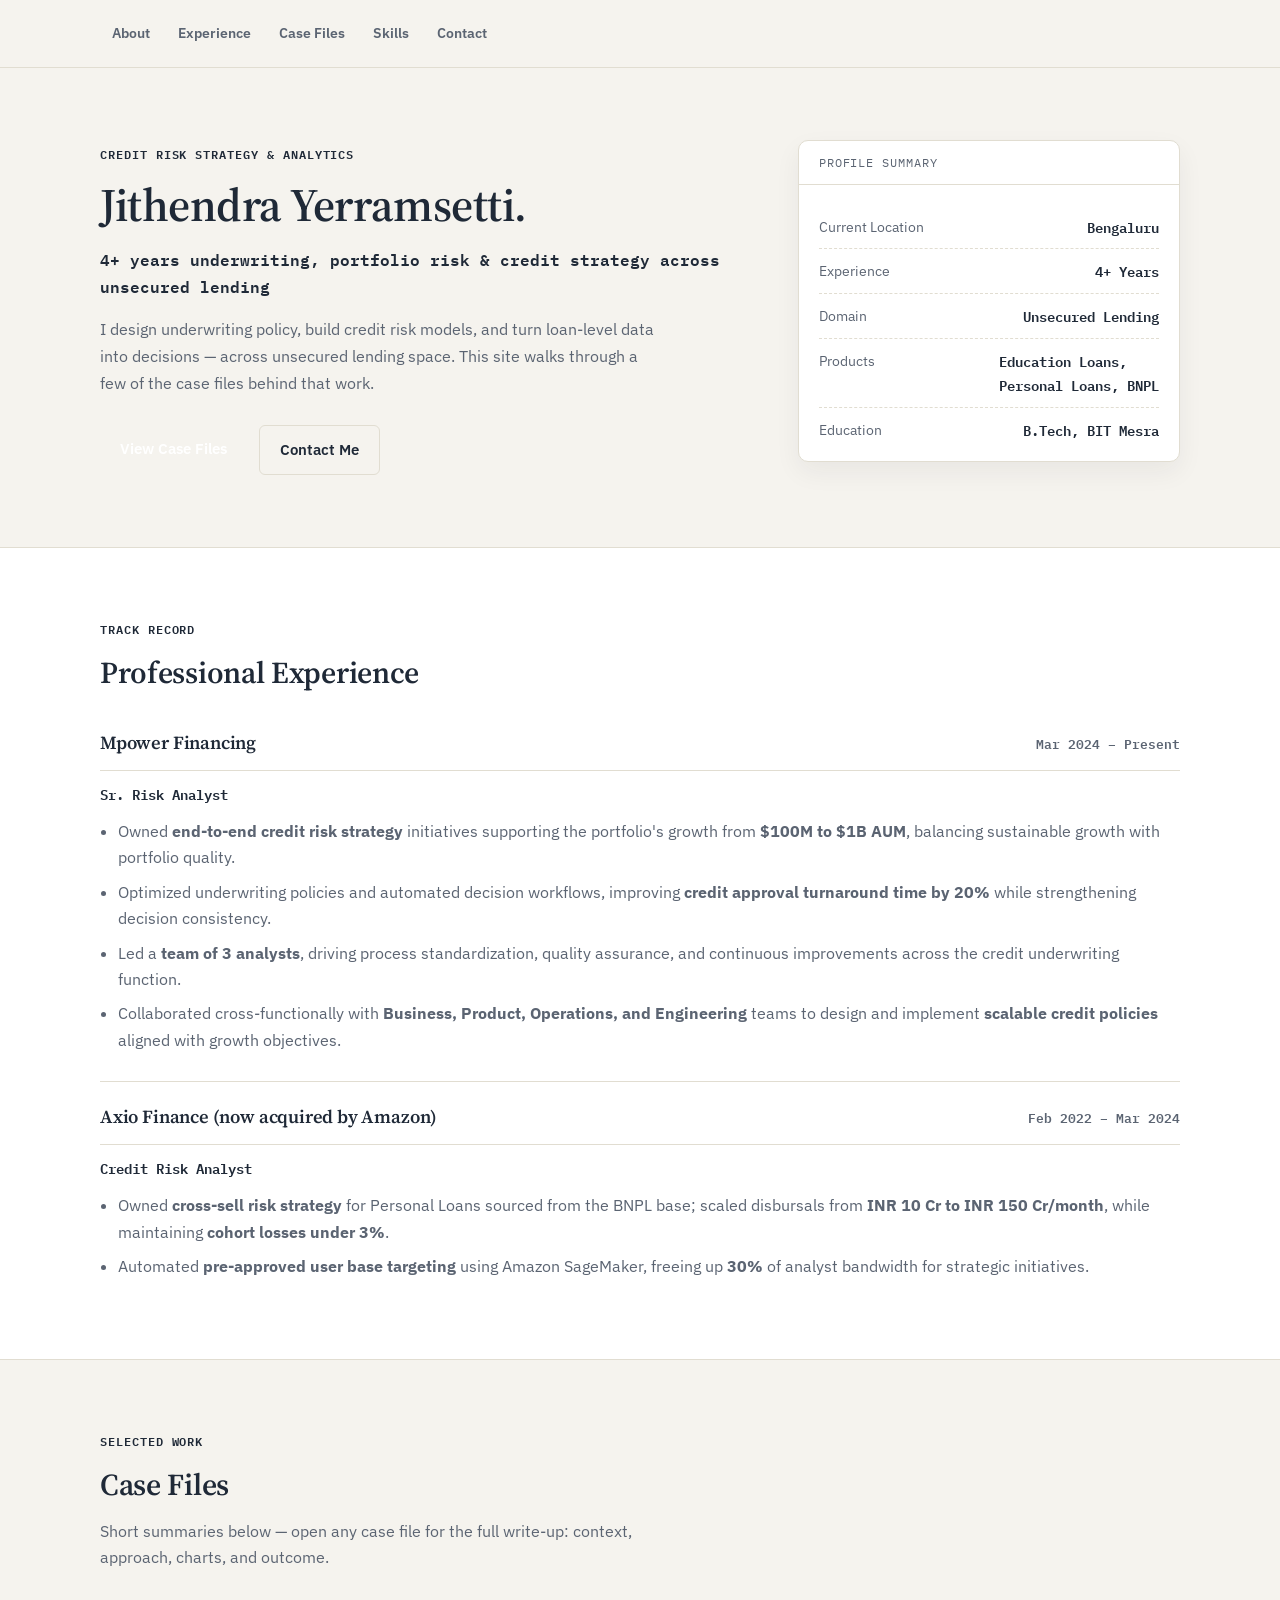
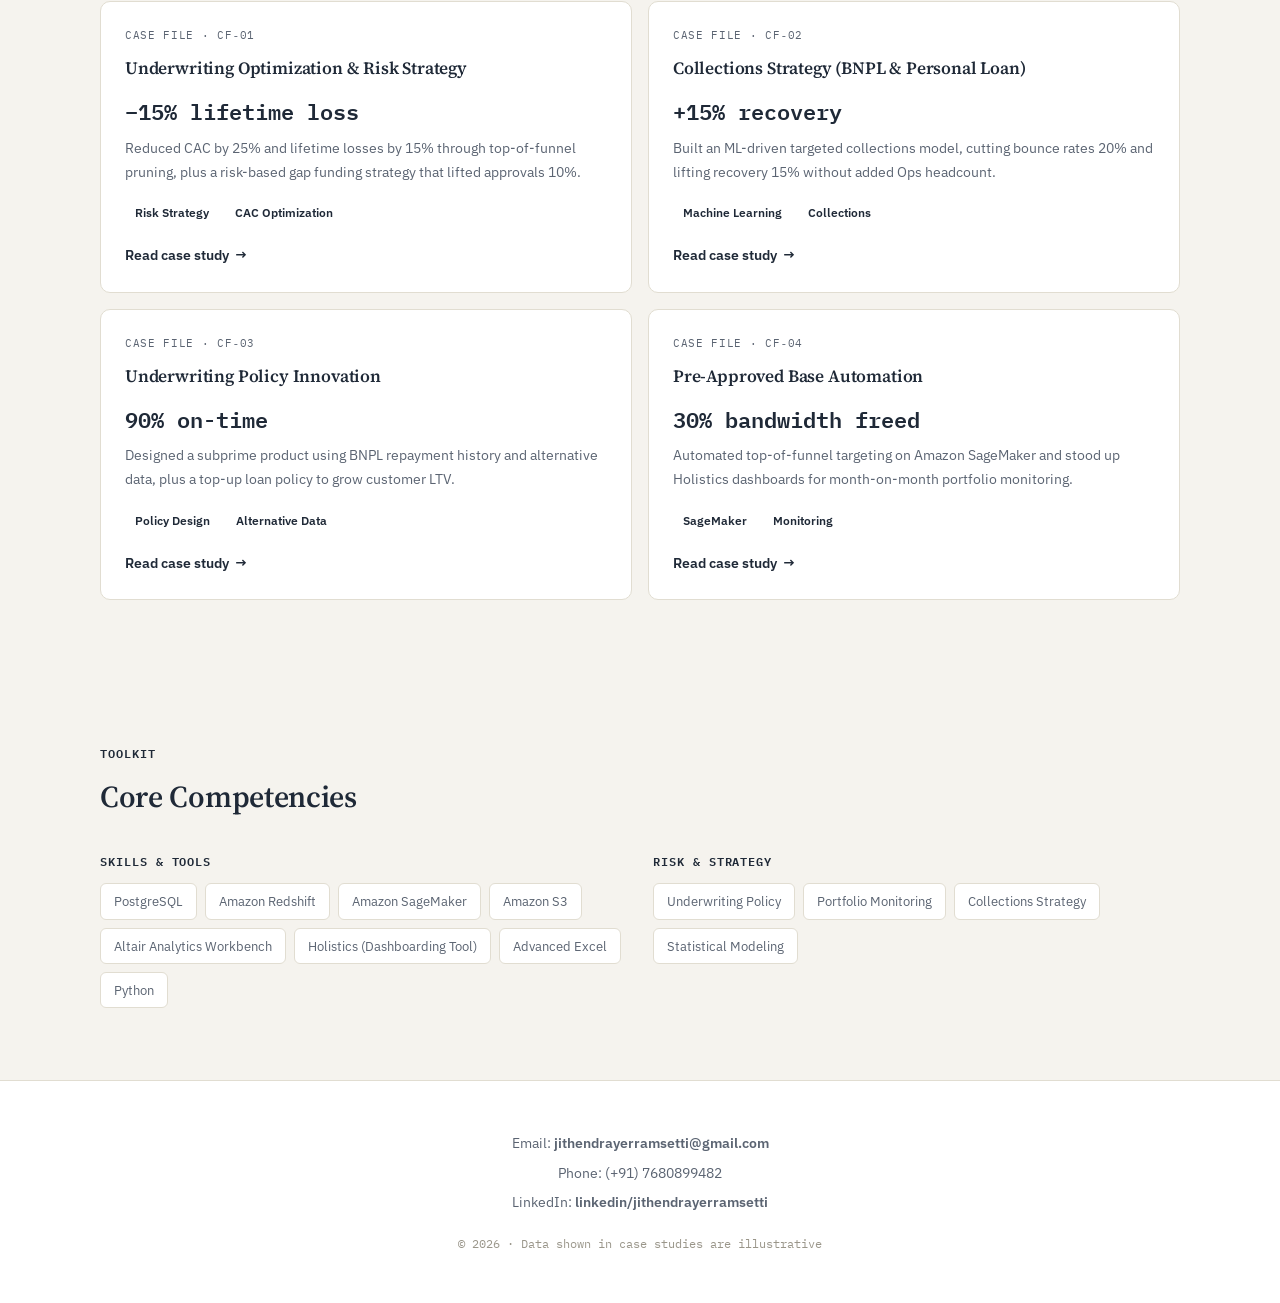
==== index.html @ 2f3811f3 "Update index.html" ====
<!DOCTYPE html>
<html lang="en">
<head>
<meta charset="UTF-8">
<meta name="viewport" content="width=device-width, initial-scale=1.0">
<title>Jithendra Yerramsetti | Credit Risk & Portfolio Analytics</title>

<!--
  ============================================================================
  HOW THIS FILE IS ORGANIZED
  ============================================================================
  1. CSS VARIABLES  – every color/spacing lives in :root. Change once, updates
                       everywhere. This version is LIGHT MODE, amber accent.
  2. BASE STYLES    – resets, layout container, typography
  3. COMPONENTS     – nav, hero, case files, timeline, skills, footer
  4. RESPONSIVE     – breakpoints at 900px (tablet) and 560/640px (phone).
                       Search "BREAKPOINT" to find each one.
  5. HTML

  TO ADD A NEW CASE STUDY / PROJECT:
  Search "CASE FILE ENTRY" below, copy one <article class="case"> block,
  edit the text, and point its "Read case study" href at a new HTML file
  (duplicate case-study-underwriting-optimization.html as a starting point).

  A NOTE ON EDITING BY HAND:
  If you comment out a block that itself contains other HTML, make sure the
  closing "-->
  <!-- " sits immediately after that block — not further down the
  file. A stray "<!--" swallows everything until the *next* "-->
  <!-- " it finds, -->
  <!-- which can silently eat a closing </div> and break the layout below it. -->
  <!-- Safer alternative: use `style="display:none;"` on the element instead of -->
  <!-- an HTML comment when testing what to hide. -->
  <!-- ============================================================================ -->

<link rel="preconnect" href="https://fonts.googleapis.com">
<link rel="preconnect" href="https://fonts.gstatic.com" crossorigin>
<link href="https://fonts.googleapis.com/css2?family=Source+Serif+4:opsz,wght@8..60,500;8..60,600;8..60,700&family=IBM+Plex+Sans:wght@400;500;600;700&family=IBM+Plex+Mono:wght@500;600&display=swap" rel="stylesheet">

<style>
/* =========================================================================
   1. CSS VARIABLES — light theme, amber accent
   ========================================================================= */
:root {
  /*Light + Amber  */
  --paper:      #F5F3EE;
  --card:       #FFFFFF;
  --card-hover: #FBF8F2;
  --ink:        #1F2937;
  --ink-soft:   #5B6472;
  --accent:      #A9762E;
  --accent-tint: #F3E7D3;
  --line:       #E1DDD1;
  --shadow:     0 10px 26px rgba(31,41,55,0.06);

  --font-display: 'Source Serif 4', Georgia, serif;
  --font-body:    'IBM Plex Sans', -apple-system, sans-serif;
  --font-mono:    'IBM Plex Mono', ui-monospace, monospace;

  --max-w: 1080px;
  --radius: 10px;
  --section-pad: clamp(40px, 7vw, 72px);
}

/* =========================================================================
   2. BASE / RESET
   ========================================================================= */
* { box-sizing: border-box; }
html { scroll-behavior: smooth; }
body {
  margin: 0;
  font-family: var(--font-body);
  background: var(--paper);
  color: var(--ink);
  line-height: 1.65;
  -webkit-font-smoothing: antialiased;
}
.container { width: min(var(--max-w), 92%); margin: 0 auto; }
h1, h2, h3 { font-family: var(--font-display); font-weight: 600; letter-spacing: -0.01em; margin: 0; color: var(--ink); }
a { color: inherit; }
:focus-visible { outline: 2px solid var(--amber); outline-offset: 3px; }
img { max-width: 100%; display: block; }

.label {
  font-family: var(--font-mono);
  font-size: 0.74rem;
  font-weight: 600;
  letter-spacing: 0.08em;
  text-transform: uppercase;
  color: var(--amber);
}

/* =========================================================================
   3. NAVIGATION
   ========================================================================= */
nav {
  position: sticky; top: 0; z-index: 20;
  background: rgba(245,243,238,0.9);
  backdrop-filter: blur(10px);
  border-bottom: 1px solid var(--line);
}
nav .container { display: flex; justify-content: space-between; align-items: center; padding: 16px 0; }
.logo { font-family: var(--font-display); font-weight: 600; font-size: 1rem; text-decoration: none; color: var(--ink); }
.logo span { color: var(--amber); }
nav .links { display: flex; gap: 4px; }
nav .links a {
  text-decoration: none; color: var(--ink-soft); font-weight: 600;
  font-size: 0.86rem; padding: 6px 12px; border-radius: 6px; transition: 0.2s;
}
nav .links a:hover { color: var(--ink); background: var(--card); }

/* BREAKPOINT: phone — collapse nav labels into a compact, scrollable row
   rather than hiding them outright, so navigation still works on mobile */
@media (max-width: 560px) {
  nav .links { gap: 0; overflow-x: auto; -ms-overflow-style: none; scrollbar-width: none; }
  nav .links::-webkit-scrollbar { display: none; }
  nav .links a { padding: 6px 8px; font-size: 0.78rem; white-space: nowrap; }
  .logo { font-size: 0.9rem; }
}

/* =========================================================================
   4. HERO
   ========================================================================= */
.hero { padding: var(--section-pad) 0; }
.hero-grid { display: grid; grid-template-columns: 1.7fr 1fr; gap: 48px; align-items: start; }

.hero h1 { font-size: clamp(2.1rem, 5vw, 2.9rem); line-height: 1.1; margin: 14px 0 16px; }
.hero h1 span { color: var(--amber); }
.hero .subtitle { font-family: var(--font-mono); font-size: clamp(0.85rem, 2vw, 1rem); color: var(--amber); font-weight: 600; margin-bottom: 16px; }
.hero .lead { font-size: 1.02rem; color: var(--ink-soft); max-width: 560px; margin-bottom: 28px; }

.btns { display: flex; flex-wrap: wrap; gap: 12px; }
.btns .btn { display: inline-block; padding: 12px 20px; border-radius: 6px; text-decoration: none; font-weight: 600; font-size: 0.92rem; transition: 0.2s; }
.btn.primary { background: var(--amber); color: #fff; }
.btn.primary:hover { opacity: 0.88; }
.btn.secondary { border: 1px solid var(--line); background: transparent; color: var(--ink); }
.btn.secondary:hover { border-color: var(--amber); color: var(--amber); }

/* Profile summary card */
.file-card { background: var(--card); border: 1px solid var(--line); border-radius: var(--radius); box-shadow: var(--shadow); overflow: hidden; }
.file-card .file-head {
  padding: 12px 20px; border-bottom: 1px solid var(--line);
  font-family: var(--font-mono); font-size: 0.72rem; letter-spacing: 0.08em;
  color: var(--ink-soft); text-transform: uppercase;
}
.file-card .file-body { padding: 20px; }
.stat { display: flex; justify-content: space-between; padding: 10px 0; border-bottom: 1px dashed var(--line); font-size: 0.9rem; }
.stat:last-child { border-bottom: none; padding-bottom: 0; }
.stat span:first-child { color: var(--ink-soft); }
.stat strong { font-family: var(--font-mono); font-weight: 600; color: var(--ink); }
.stat.stack { flex-direction: column; align-items: flex-start; gap: 4px; }

/* BREAKPOINT: tablet — stack hero into a single column */
@media (max-width: 900px) {
  .hero-grid { grid-template-columns: 1fr; gap: 28px; }
}

/* =========================================================================
   5. SECTION LAYOUT (shared)
   ========================================================================= */
section { padding: var(--section-pad) 0; }
.section-head { margin-bottom: 30px; }
.section-head .label { display: block; margin-bottom: 8px; }
h2 { font-size: clamp(1.5rem, 3vw, 1.9rem); }
.section-desc { color: var(--ink-soft); font-size: 1rem; margin: 8px 0 0; max-width: 600px; }

/* =========================================================================
   6. EXPERIENCE (timeline)
   ========================================================================= */
#experience { background: var(--card); border-top: 1px solid var(--line); border-bottom: 1px solid var(--line); }
.timeline { display: grid; gap: 20px; }
.jobhead { display: flex; justify-content: space-between; align-items: baseline; border-bottom: 1px solid var(--line); padding-bottom: 12px; margin-bottom: 12px; flex-wrap: wrap; gap: 6px; }
.jobhead h3 { font-size: 1.15rem; }
.jobhead .date { font-family: var(--font-mono); color: var(--ink-soft); font-weight: 600; font-size: 0.8rem; }
.job-role { font-family: var(--font-mono); font-weight: 600; color: var(--amber); margin-bottom: 12px; font-size: 0.86rem; }
.job ul { margin: 0; padding-left: 18px; color: var(--ink-soft); }
.job li { margin-bottom: 8px; }
.job li::marker { color: var(--amber); }
.job:not(:last-child) { padding-bottom: 20px; border-bottom: 1px solid var(--line); }

/* =========================================================================
   7. CASE FILES
   ========================================================================= */
.case-grid { display: grid; grid-template-columns: repeat(2, 1fr); gap: 16px; }

.case {
  background: var(--card); border: 1px solid var(--line); border-radius: var(--radius);
  padding: 24px; display: flex; flex-direction: column; transition: 0.18s;
}
.case:hover { border-color: var(--amber); box-shadow: var(--shadow); transform: translateY(-2px); }

.case .case-ref { font-family: var(--font-mono); font-size: 0.7rem; color: var(--ink-soft); letter-spacing: 0.06em; margin-bottom: 10px; }
.case h3 { font-size: 1.08rem; margin-bottom: 10px; }
.case .headline-stat { font-family: var(--font-mono); font-size: 1.4rem; font-weight: 600; color: var(--amber); margin-bottom: 6px; }
.case p { color: var(--ink-soft); font-size: 0.9rem; margin: 0 0 16px; }
.case .badges { display: flex; gap: 6px; flex-wrap: wrap; margin-bottom: 18px; }
.badge { background: var(--amber-tint); color: var(--amber); padding: 4px 10px; border-radius: 99px; font-size: 0.72rem; font-weight: 600; }
.case .read-link { margin-top: auto; font-weight: 600; font-size: 0.88rem; color: var(--ink); text-decoration: none; display: inline-flex; align-items: center; gap: 6px; }
.case .read-link:hover { color: var(--amber); }
.case .read-link .arrow { transition: transform 0.18s; }
.case .read-link:hover .arrow { transform: translateX(3px); }

/* BREAKPOINT: phone — one case file per row */
@media (max-width: 640px) {
  .case-grid { grid-template-columns: 1fr; }
}

/* =========================================================================
   8. SKILLS
   ========================================================================= */
.skills-grid { display: grid; grid-template-columns: repeat(auto-fit, minmax(240px, 1fr)); gap: 26px; }
.skill-group .label { display: block; margin-bottom: 12px; }
.pills { display: flex; flex-wrap: wrap; gap: 8px; }
.pill { background: var(--card); border: 1px solid var(--line); padding: 6px 13px; border-radius: 6px; font-size: 0.84rem; color: var(--ink-soft); }

/* =========================================================================
   9. FOOTER
   ========================================================================= */
footer { background: var(--card); padding: 44px 0; border-top: 1px solid var(--line); text-align: center; }
.footer-content p { margin: 6px 0; color: var(--ink-soft); font-size: 0.9rem; }
.footer-content a { color: var(--amber); text-decoration: none; font-weight: 600; }
.footer-content a:hover { text-decoration: underline; }
.footer-content .fineprint { font-family: var(--font-mono); font-size: 0.72rem; margin-top: 20px; color: #9A968A; }
</style>
</head>
<body>

<nav>
  <div class="container">
    <!-- <a href="#" class="logo">Jithendra<span>.</span>Yerramsetti</a> -->
    <div class="links">
      <a href="#about">About</a>
      <a href="#experience">Experience</a>
      <a href="#projects">Case Files</a>
      <a href="#skills">Skills</a>
      <a href="#contact">Contact</a>
    </div>
  </div>
</nav>

<header class="hero" id="about">
  <div class="container hero-grid">

    <div>
      <span class="label">Credit Risk Strategy &amp; Analytics</span>
      <h1>Jithendra Yerramsetti<span>.</span></h1>
      <div class="subtitle">4+ years underwriting, portfolio risk &amp; credit strategy across unsecured lending</div>

      <p class="lead">
        I design underwriting policy, build credit risk models, and turn loan-level data into
        decisions — across unsecured lending space. This site walks through
        a few of the case files behind that work.
      </p>

      <div class="btns">
        <a class="btn primary" href="#projects">View Case Files</a>
        <a class="btn secondary" href="mailto:jithendrayerramsetti@gmail.com">Contact Me</a>
      </div>
    </div>

    <!-- CASE FILE SUMMARY CARD — edit the four .stat rows to update details -->
    <div class="file-card">
      <div class="file-head">Profile Summary</div>
      <div class="file-body">
        <div class="stat"><span>Current Location</span><strong>Bengaluru</strong></div>
        <div class="stat"><span>Experience</span><strong>4+ Years</strong></div>
        <div class="stat"><span>Domain</span><strong>Unsecured Lending</strong></div>
        <div class="stat">
          <span>Products</span><strong>Education Loans,<br>Personal Loans, BNPL</strong></div>
        <div class="stat"><span>Education</span><strong>B.Tech, BIT Mesra</strong></div>
      </div>
    </div>

  </div>
</header>


<section id="experience">
  <div class="container">
    <div class="section-head">
      <span class="label">Track Record</span>
      <h2>Professional Experience</h2>
    </div>

    <div class="timeline">

      <!-- JOB ENTRY — copy this <div class="job"> block to add another role -->
      <div class="job">
        <div class="jobhead">
          <h3>Mpower Financing</h3>
          <span class="date">Mar 2024 &ndash; Present</span>
        </div>
        <div class="job-role">Sr. Risk Analyst</div>
        <ul>
          <li>Owned <strong>end-to-end credit risk strategy</strong> initiatives supporting the portfolio's growth from <strong>$100M to $1B AUM</strong>, balancing sustainable growth with portfolio quality.</li>
          <li>Optimized underwriting policies and automated decision workflows, improving <strong>credit approval turnaround time by 20%</strong> while strengthening decision consistency.</li>
          <li>Led a <strong>team of 3 analysts</strong>, driving process standardization, quality assurance, and continuous improvements across the credit underwriting function.</li>
          <li>Collaborated cross-functionally with <strong>Business, Product, Operations, and Engineering</strong> teams to design and implement <strong>scalable credit policies</strong> aligned with growth objectives.</li>
        </ul>
      </div>

      <div class="job">
        <div class="jobhead">
          <h3>Axio Finance (now acquired by Amazon)</h3>
          <span class="date">Feb 2022 &ndash; Mar 2024</span>
        </div>
        <div class="job-role">Credit Risk Analyst</div>
        <ul>
          <li>Owned <strong>cross-sell risk strategy</strong> for Personal Loans sourced from the BNPL base; scaled disbursals from <strong>INR 10 Cr to INR 150 Cr/month</strong>, while maintaining <strong>cohort losses under 3%</strong>.</li>
          <li>Automated <strong>pre-approved user base targeting</strong> using Amazon SageMaker, freeing up <strong>30%</strong> of analyst bandwidth for strategic initiatives.</li>
        </ul>
      </div>

    </div>
  </div>
</section>


<section id="projects">
  <div class="container">
    <div class="section-head">
      <span class="label">Selected Work</span>
      <h2>Case Files</h2>
      <p class="section-desc">Short summaries below — open any case file for the full write-up: context, approach, charts, and outcome.</p>
    </div>

    <div class="case-grid">

      <!-- ==================================================================
           CASE FILE ENTRY — copy this whole <article class="case"> block
           to add a new project. Fields to edit:
             .case-ref        -> case file number (CF-01, CF-02, ...)
             h3                -> project title
             .headline-stat    -> the one number you want to lead with
             <p>                -> one or two line summary
             .badges            -> topic tags
             .read-link href    -> the case-study HTML page it links to
           ================================================================== -->
      <article class="case">
        <div class="case-ref">CASE FILE &middot; CF&#8209;01</div>
        <h3>Underwriting Optimization &amp; Risk Strategy</h3>
        <div class="headline-stat">&minus;15% lifetime loss</div>
        <p>Reduced CAC by 25% and lifetime losses by 15% through top-of-funnel pruning, plus a risk-based gap funding strategy that lifted approvals 10%.</p>
        <div class="badges">
          <span class="badge">Risk Strategy</span>
          <span class="badge">CAC Optimization</span>
        </div>
        <a class="read-link" href="CS1-portfolio monitoring.html">Read case study <span class="arrow">&rarr;</span></a>
      </article>

      <article class="case">
        <div class="case-ref">CASE FILE &middot; CF&#8209;02</div>
        <h3>Collections Strategy (BNPL &amp; Personal Loan)</h3>
        <div class="headline-stat">+15% recovery</div>
        <p>Built an ML-driven targeted collections model, cutting bounce rates 20% and lifting recovery 15% without added Ops headcount.</p>
        <div class="badges">
          <span class="badge">Machine Learning</span>
          <span class="badge">Collections</span>
        </div>
        <a class="read-link" href="#">Read case study <span class="arrow">&rarr;</span></a>
      </article>

      <article class="case">
        <div class="case-ref">CASE FILE &middot; CF&#8209;03</div>
        <h3>Underwriting Policy Innovation</h3>
        <div class="headline-stat">90% on-time</div>
        <p>Designed a subprime product using BNPL repayment history and alternative data, plus a top-up loan policy to grow customer LTV.</p>
        <div class="badges">
          <span class="badge">Policy Design</span>
          <span class="badge">Alternative Data</span>
        </div>
        <a class="read-link" href="#">Read case study <span class="arrow">&rarr;</span></a>
      </article>

      <article class="case">
        <div class="case-ref">CASE FILE &middot; CF&#8209;04</div>
        <h3>Pre-Approved Base Automation</h3>
        <div class="headline-stat">30% bandwidth freed</div>
        <p>Automated top-of-funnel targeting on Amazon SageMaker and stood up Holistics dashboards for month-on-month portfolio monitoring.</p>
        <div class="badges">
          <span class="badge">SageMaker</span>
          <span class="badge">Monitoring</span>
        </div>
        <a class="read-link" href="#">Read case study <span class="arrow">&rarr;</span></a>
      </article>

    </div>
  </div>
</section>


<section id="skills">
  <div class="container">
    <div class="section-head">
      <span class="label">Toolkit</span>
      <h2>Core Competencies</h2>
    </div>

    <div class="skills-grid">
      <div class="skill-group">
        <span class="label">Skills &amp; Tools</span>
        <div class="pills">
          <span class="pill">PostgreSQL</span>
          <span class="pill">Amazon Redshift</span>
          <span class="pill">Amazon SageMaker</span>
          <span class="pill">Amazon S3</span>
          <span class="pill">Altair Analytics Workbench</span>
          <span class="pill">Holistics (Dashboarding Tool)</span>
          <span class="pill">Advanced Excel</span>
          <span class="pill">Python</span>
        </div>
      </div>

      <div class="skill-group">
        <span class="label">Risk &amp; Strategy</span>
        <div class="pills">
          <span class="pill">Underwriting Policy</span>
          <span class="pill">Portfolio Monitoring</span>
          <span class="pill">Collections Strategy</span>
          <span class="pill">Statistical Modeling</span>
        </div>
      </div>
    </div>
  </div>
</section>


<footer id="contact">
  <div class="container footer-content">
    <p>Email: <a href="mailto:jithendrayerramsetti@gmail.com">jithendrayerramsetti@gmail.com</a></p>
    <p>Phone: (+91) 7680899482</p>
    <p>LinkedIn: <a href="https://linkedin.com/in/jithendrayerramsetti" target="_blank">linkedin/jithendrayerramsetti</a></p>
    <p class="fineprint">&copy; 2026 &middot; Data shown in case studies are illustrative</p>
  </div>
</footer>

</body>
</html>
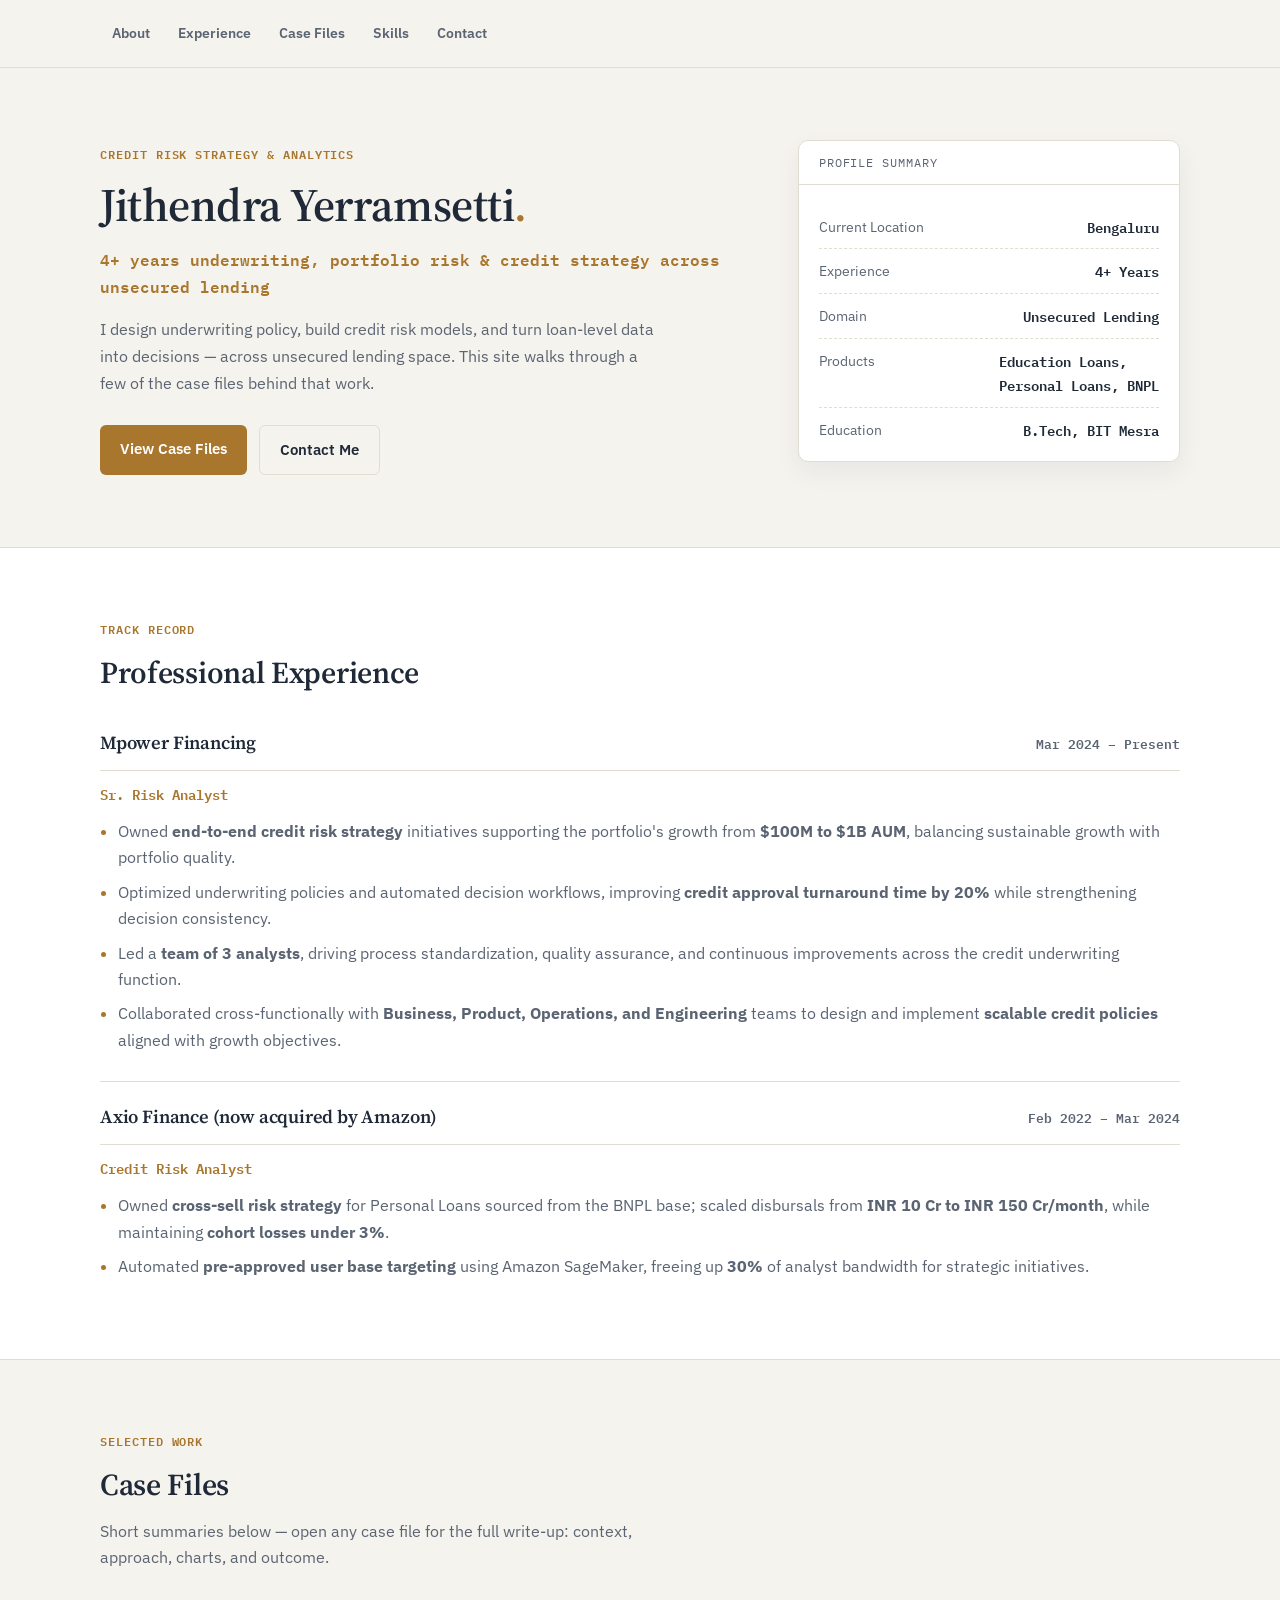
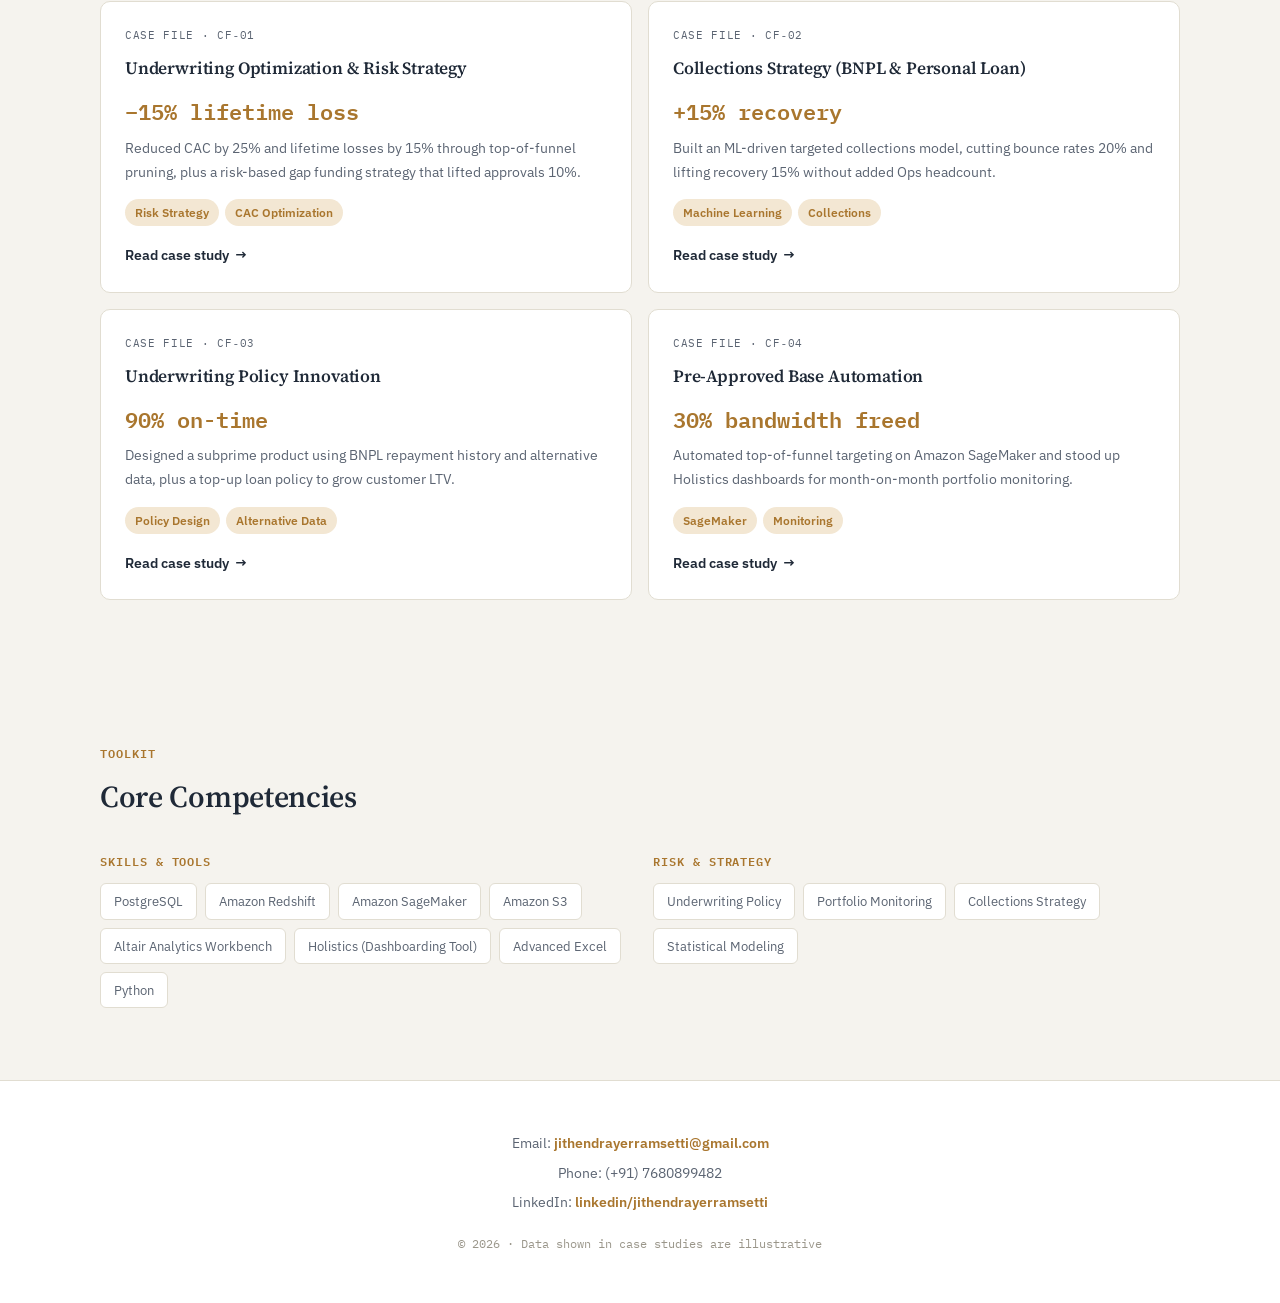
==== commit 667275b5: "Refactor CSS variables in index.html Updated CSS variable comments for clarity and added new variabl" ====
--- a/index.html
+++ b/index.html
@@ -42,15 +42,14 @@
    1. CSS VARIABLES — light theme, amber accent
    ========================================================================= */
 :root {
-  /*Light + Amber  */
-  --paper:      #F5F3EE;
-  --card:       #FFFFFF;
+  --paper:      #F5F3EE;   /* page background — warm paper tone */
+  --card:       #FFFFFF;   /* card / panel background */
   --card-hover: #FBF8F2;
-  --ink:        #1F2937;
-  --ink-soft:   #5B6472;
-  --accent:      #A9762E;
-  --accent-tint: #F3E7D3;
-  --line:       #E1DDD1;
+  --ink:        #1F2937;   /* primary text */
+  --ink-soft:   #5B6472;   /* secondary text */
+  --amber:      #A9762E;   /* accent — links, tags, highlights */
+  --amber-tint: #F3E7D3;   /* pale amber for badge backgrounds */
+  --line:       #E1DDD1;   /* hairline borders */
   --shadow:     0 10px 26px rgba(31,41,55,0.06);
 
   --font-display: 'Source Serif 4', Georgia, serif;
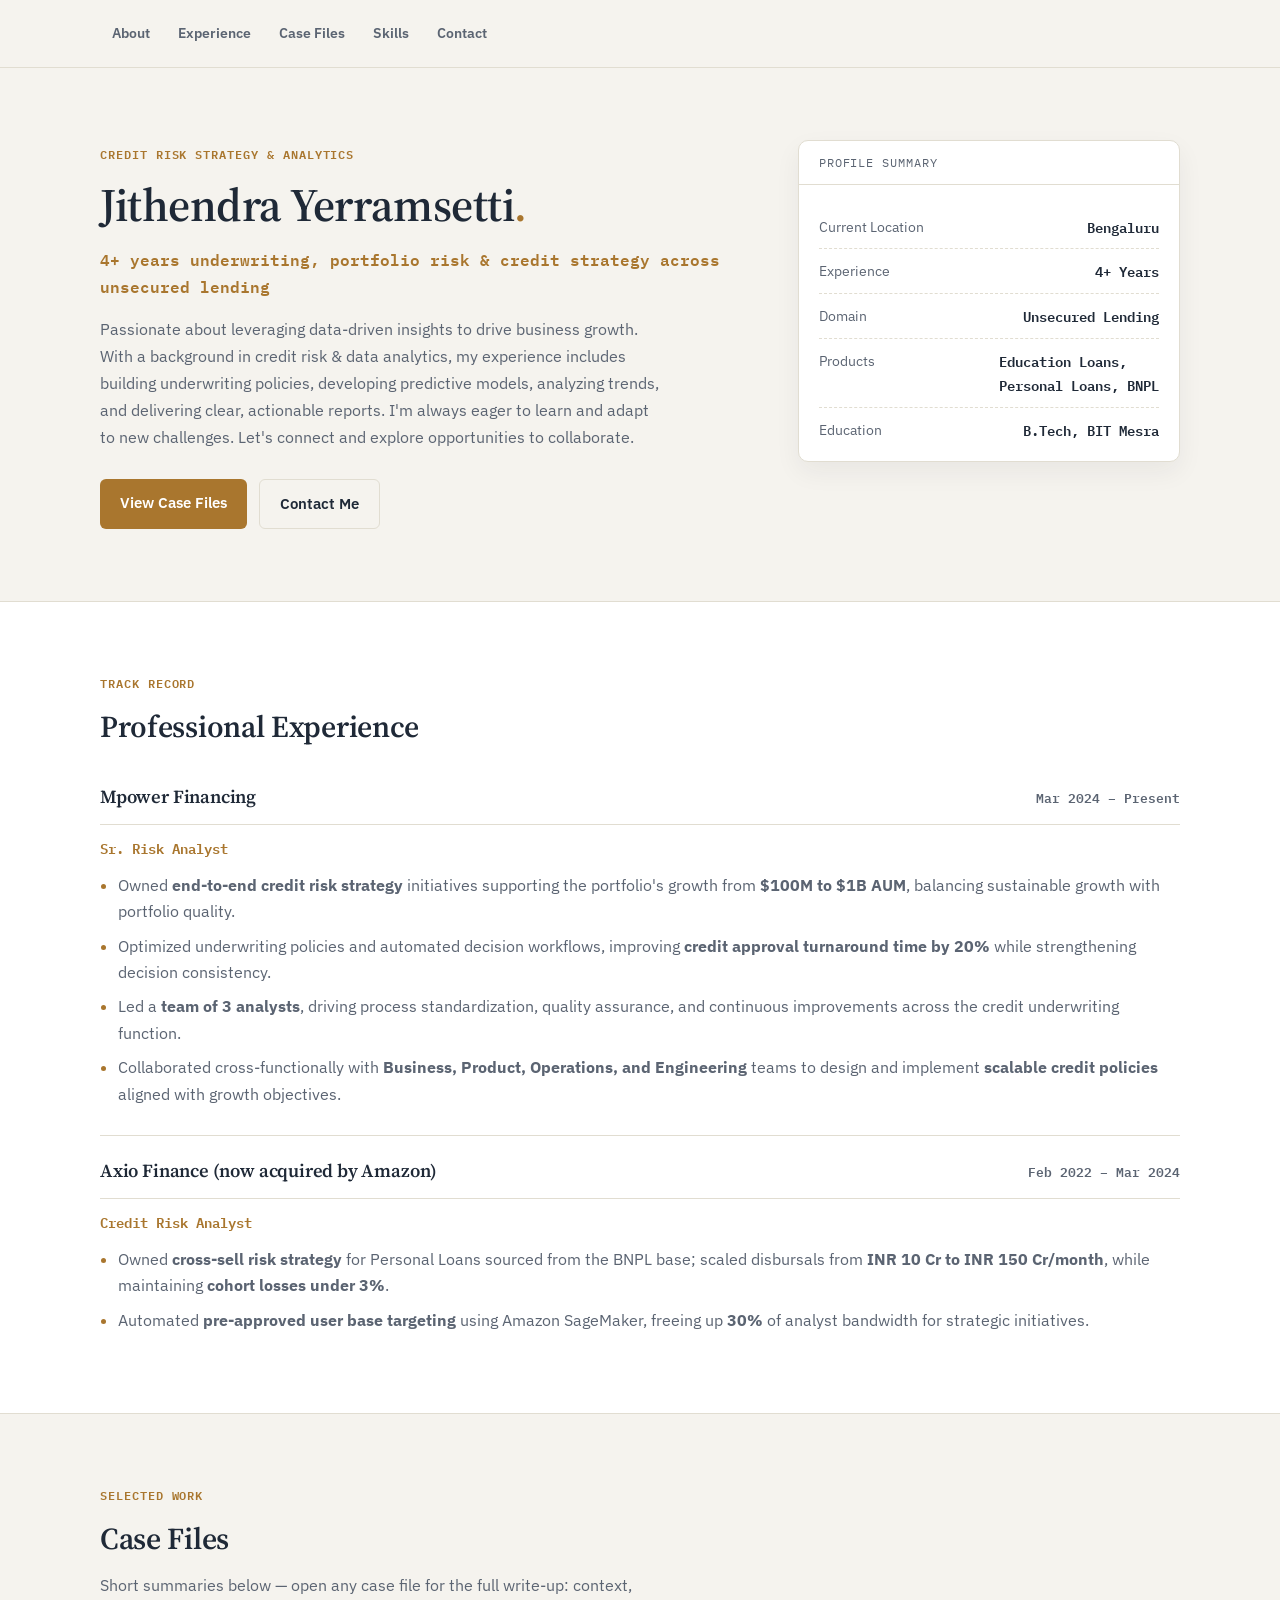
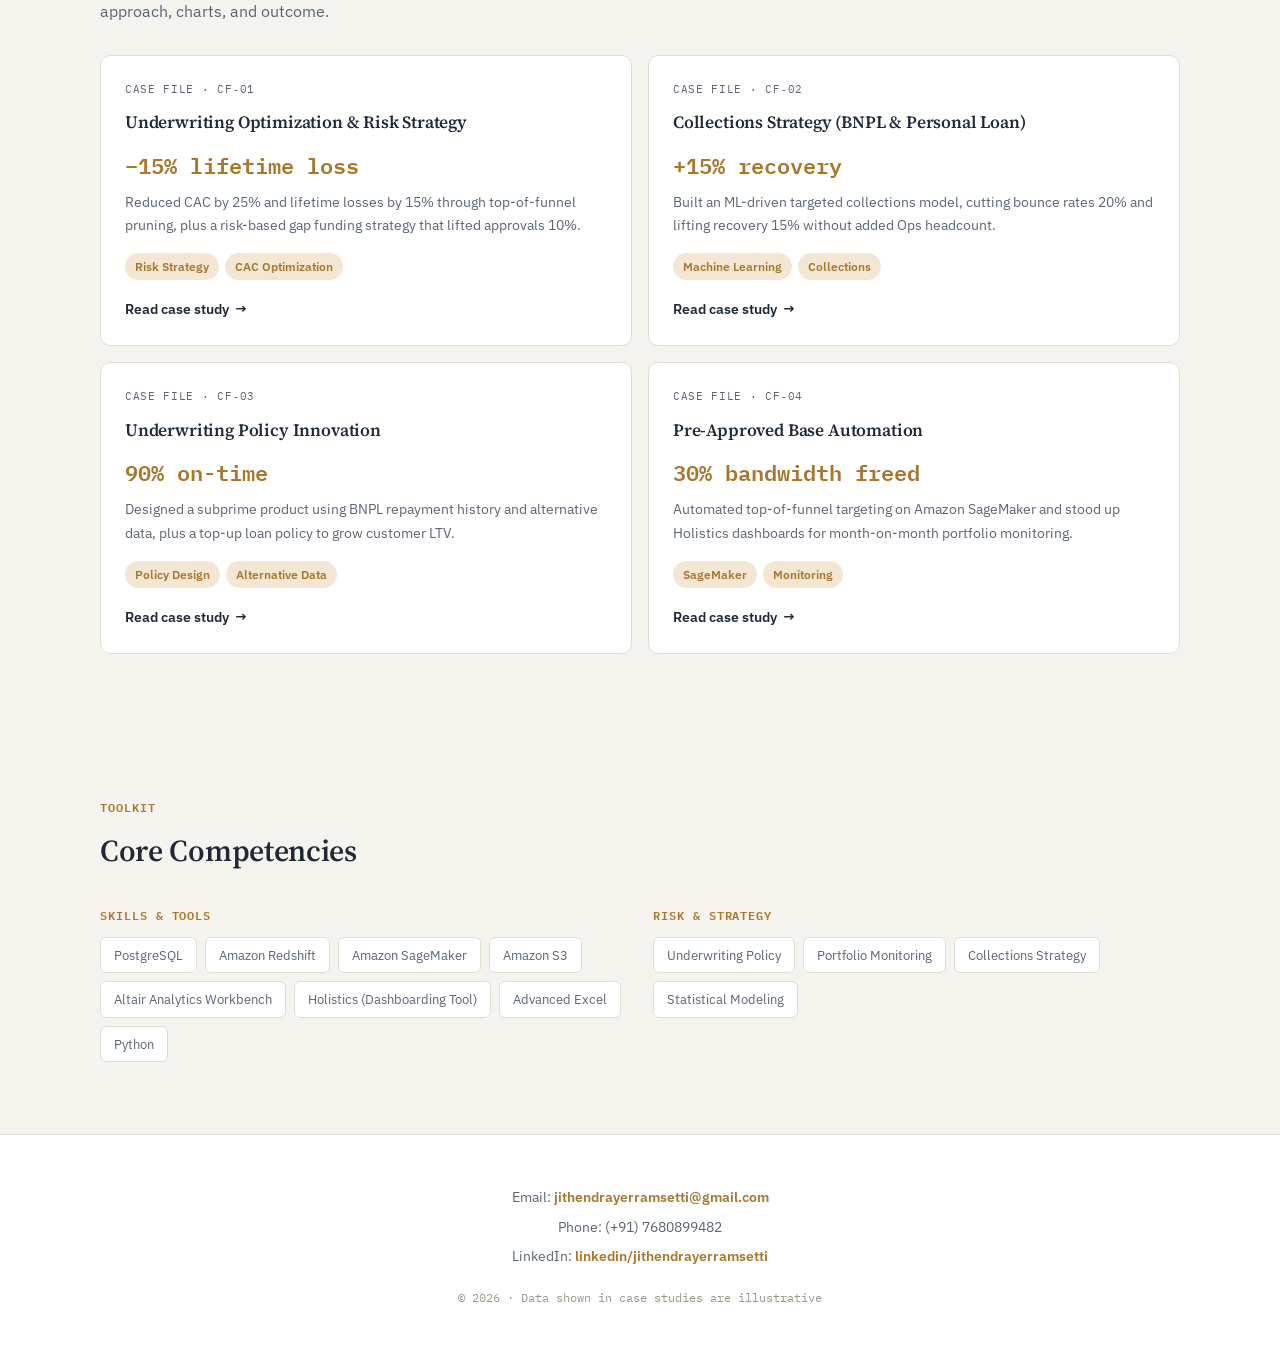
==== commit 07d2fce6: "Revise lead paragraph for clarity and engagement Updated the lead paragraph to emphasize data-driven" ====
--- a/index.html
+++ b/index.html
@@ -246,9 +246,8 @@
       <div class="subtitle">4+ years underwriting, portfolio risk &amp; credit strategy across unsecured lending</div>
 
       <p class="lead">
-        I design underwriting policy, build credit risk models, and turn loan-level data into
-        decisions — across unsecured lending space. This site walks through
-        a few of the case files behind that work.
+        Passionate about leveraging data-driven insights to drive business growth. With a background in credit risk & data analytics, my experience includes building underwriting policies, 
+        developing predictive models, analyzing trends, and delivering clear, actionable reports. I'm always eager to learn and adapt to new challenges. Let's connect and explore opportunities to collaborate.
       </p>
 
       <div class="btns">
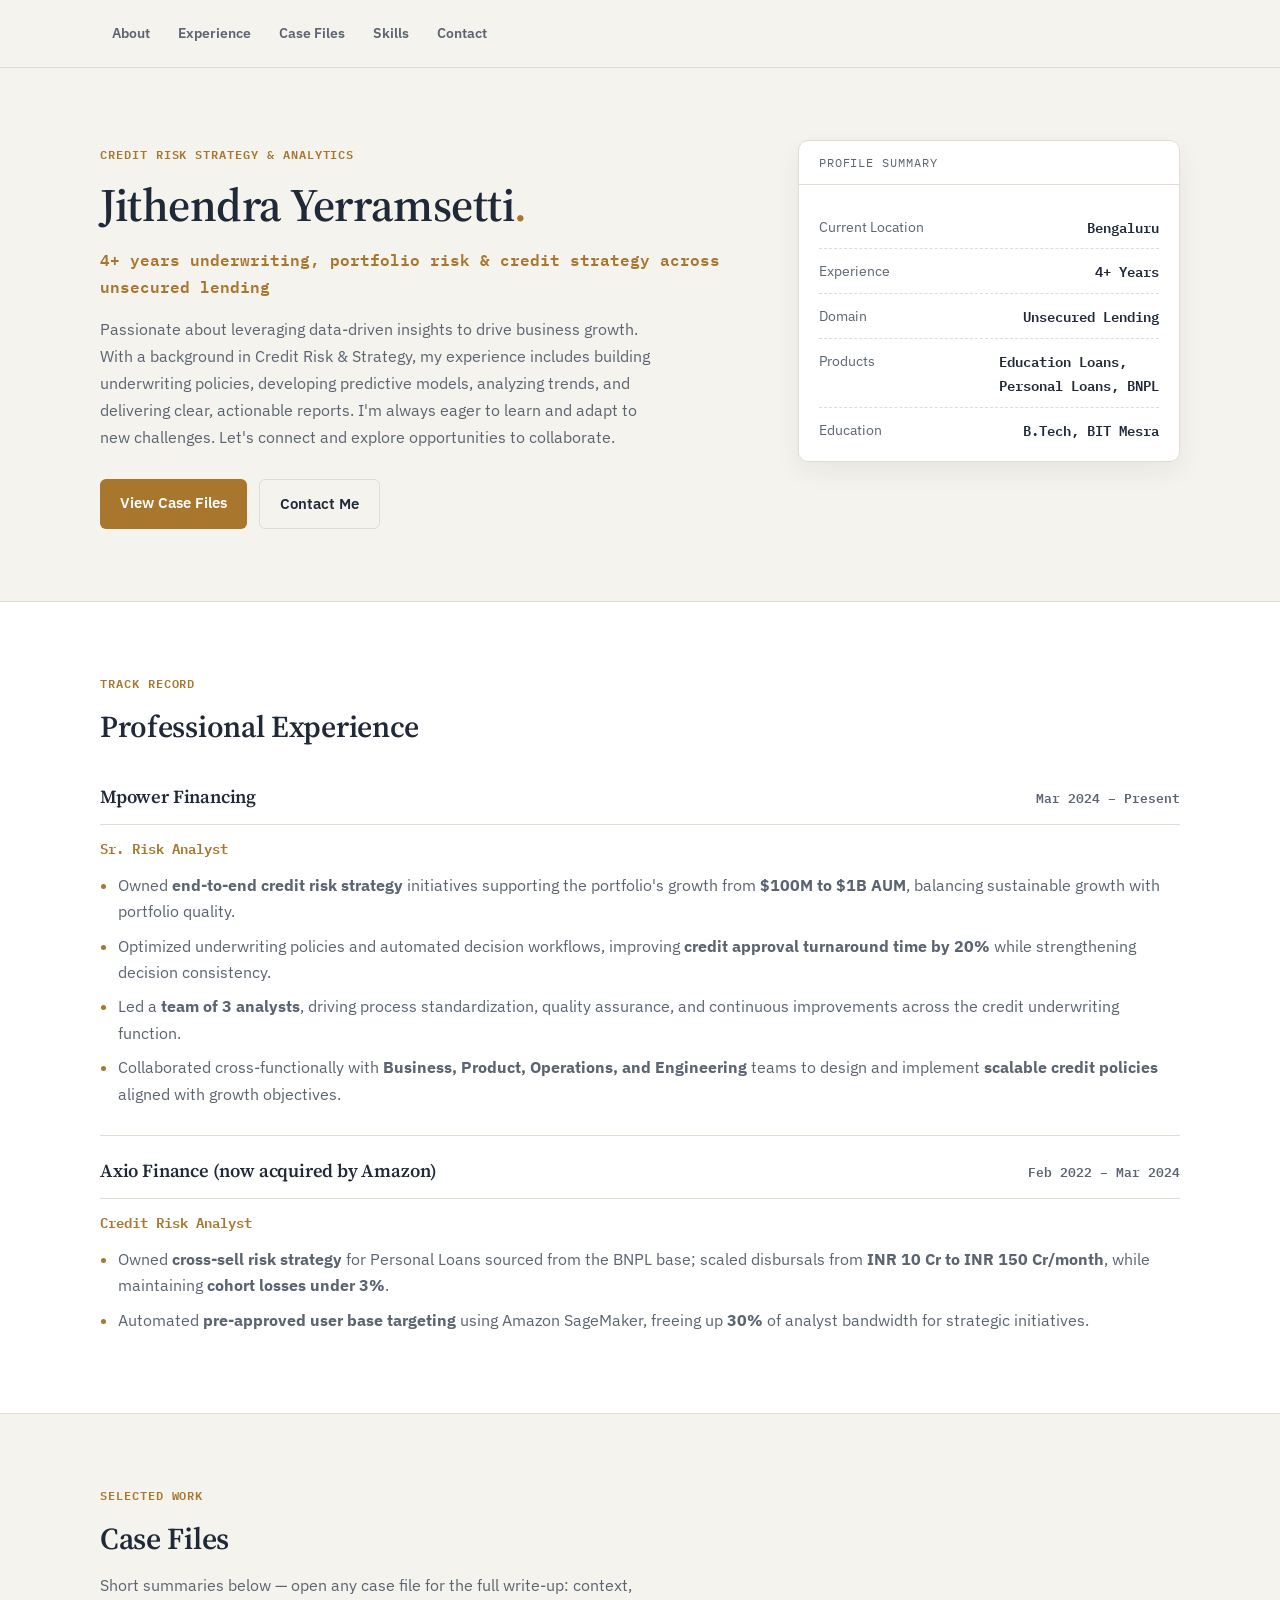
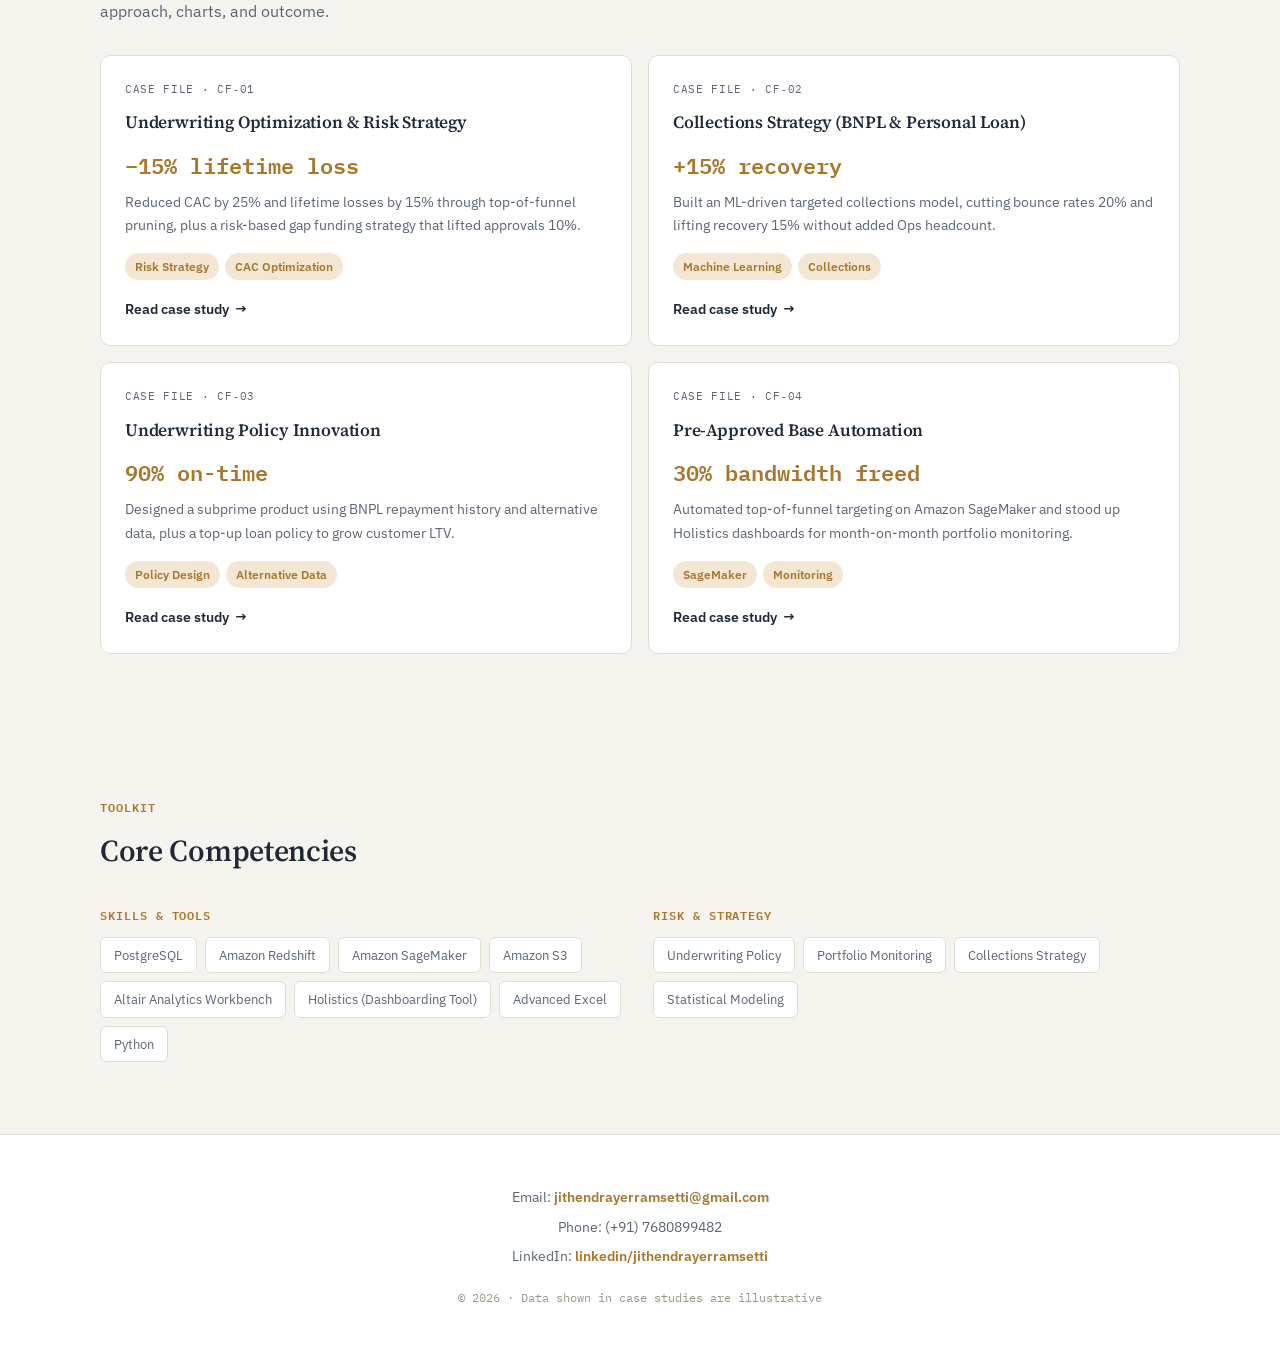
==== commit d234dbc1: "Revise lead paragraph for clarity and emphasis Updated the description to emphasize background in Cr" ====
--- a/index.html
+++ b/index.html
@@ -246,7 +246,7 @@
       <div class="subtitle">4+ years underwriting, portfolio risk &amp; credit strategy across unsecured lending</div>
 
       <p class="lead">
-        Passionate about leveraging data-driven insights to drive business growth. With a background in credit risk & data analytics, my experience includes building underwriting policies, 
+        Passionate about leveraging data-driven insights to drive business growth. With a background in Credit Risk & Strategy, my experience includes building underwriting policies, 
         developing predictive models, analyzing trends, and delivering clear, actionable reports. I'm always eager to learn and adapt to new challenges. Let's connect and explore opportunities to collaborate.
       </p>
 
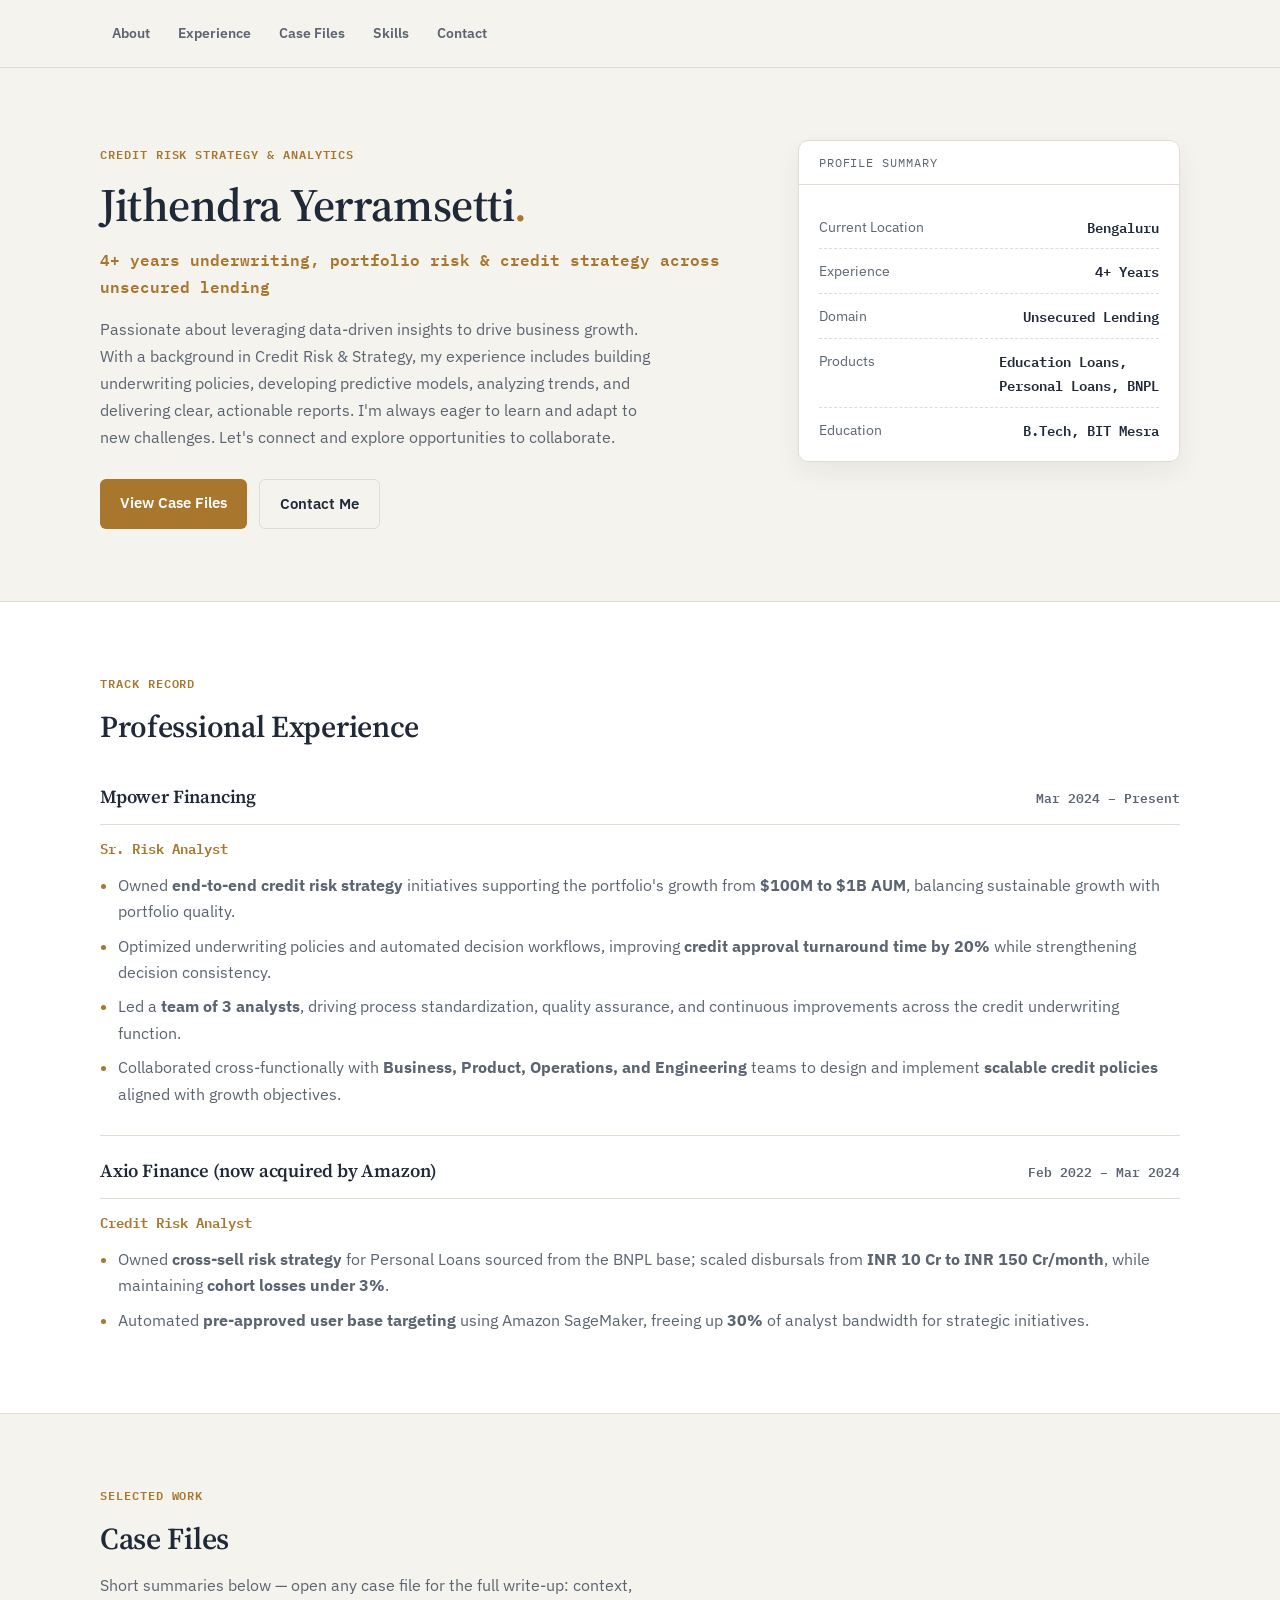
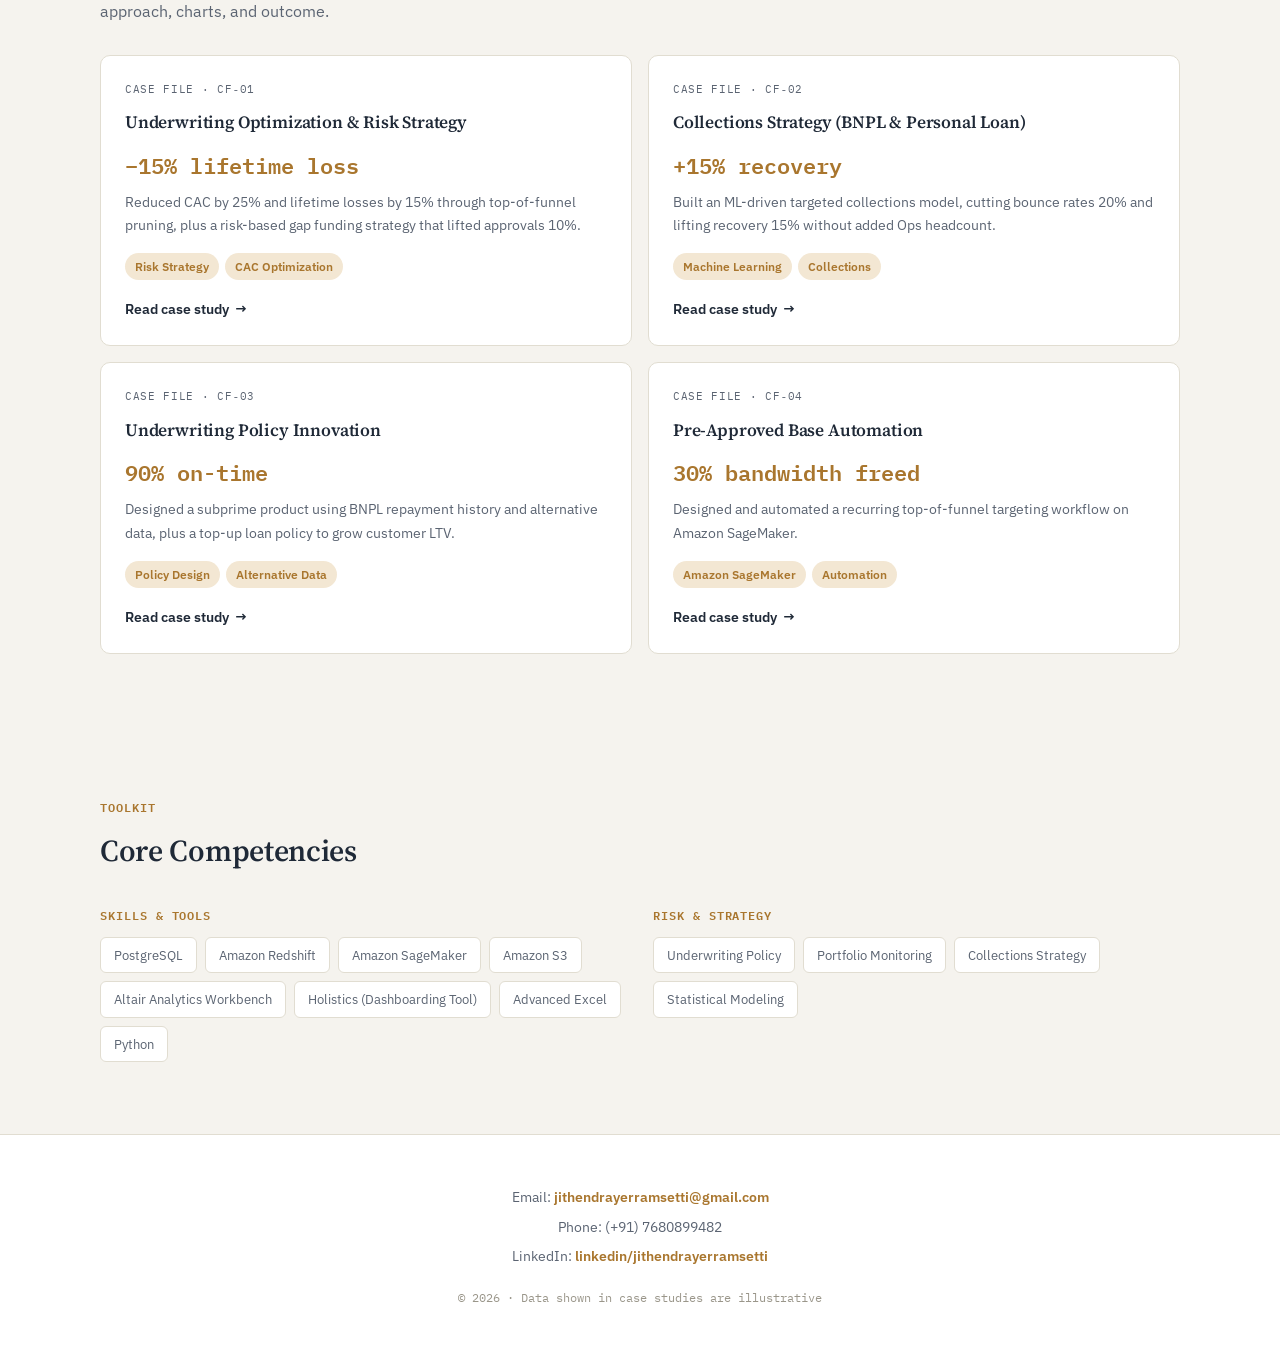
==== commit f47dd0d7: "Revise case study description for clarity Updated project description to reflect new automation work" ====
--- a/index.html
+++ b/index.html
@@ -343,7 +343,7 @@
           <span class="badge">Risk Strategy</span>
           <span class="badge">CAC Optimization</span>
         </div>
-        <a class="read-link" href="CS1-portfolio monitoring.html">Read case study <span class="arrow">&rarr;</span></a>
+        <a class="read-link" href="CS1-portfolio_monitoring.html">Read case study <span class="arrow">&rarr;</span></a>
       </article>
 
       <article class="case">
@@ -355,7 +355,7 @@
           <span class="badge">Machine Learning</span>
           <span class="badge">Collections</span>
         </div>
-        <a class="read-link" href="#">Read case study <span class="arrow">&rarr;</span></a>
+        <a class="read-link" href="CS2-collections_strategy.html">Read case study <span class="arrow">&rarr;</span></a>
       </article>
 
       <article class="case">
@@ -374,12 +374,12 @@
         <div class="case-ref">CASE FILE &middot; CF&#8209;04</div>
         <h3>Pre-Approved Base Automation</h3>
         <div class="headline-stat">30% bandwidth freed</div>
-        <p>Automated top-of-funnel targeting on Amazon SageMaker and stood up Holistics dashboards for month-on-month portfolio monitoring.</p>
+        <p>Designed and automated a recurring top-of-funnel targeting workflow on Amazon SageMaker.</p>
         <div class="badges">
-          <span class="badge">SageMaker</span>
-          <span class="badge">Monitoring</span>
-        </div>
-        <a class="read-link" href="#">Read case study <span class="arrow">&rarr;</span></a>
+          <span class="badge">Amazon SageMaker</span>
+          <span class="badge">Automation</span>
+        </div>
+        <a class="read-link" href="CS4-Pre-approved_Offer_Automation.html">Read case study <span class="arrow">&rarr;</span></a>
       </article>
 
     </div>
